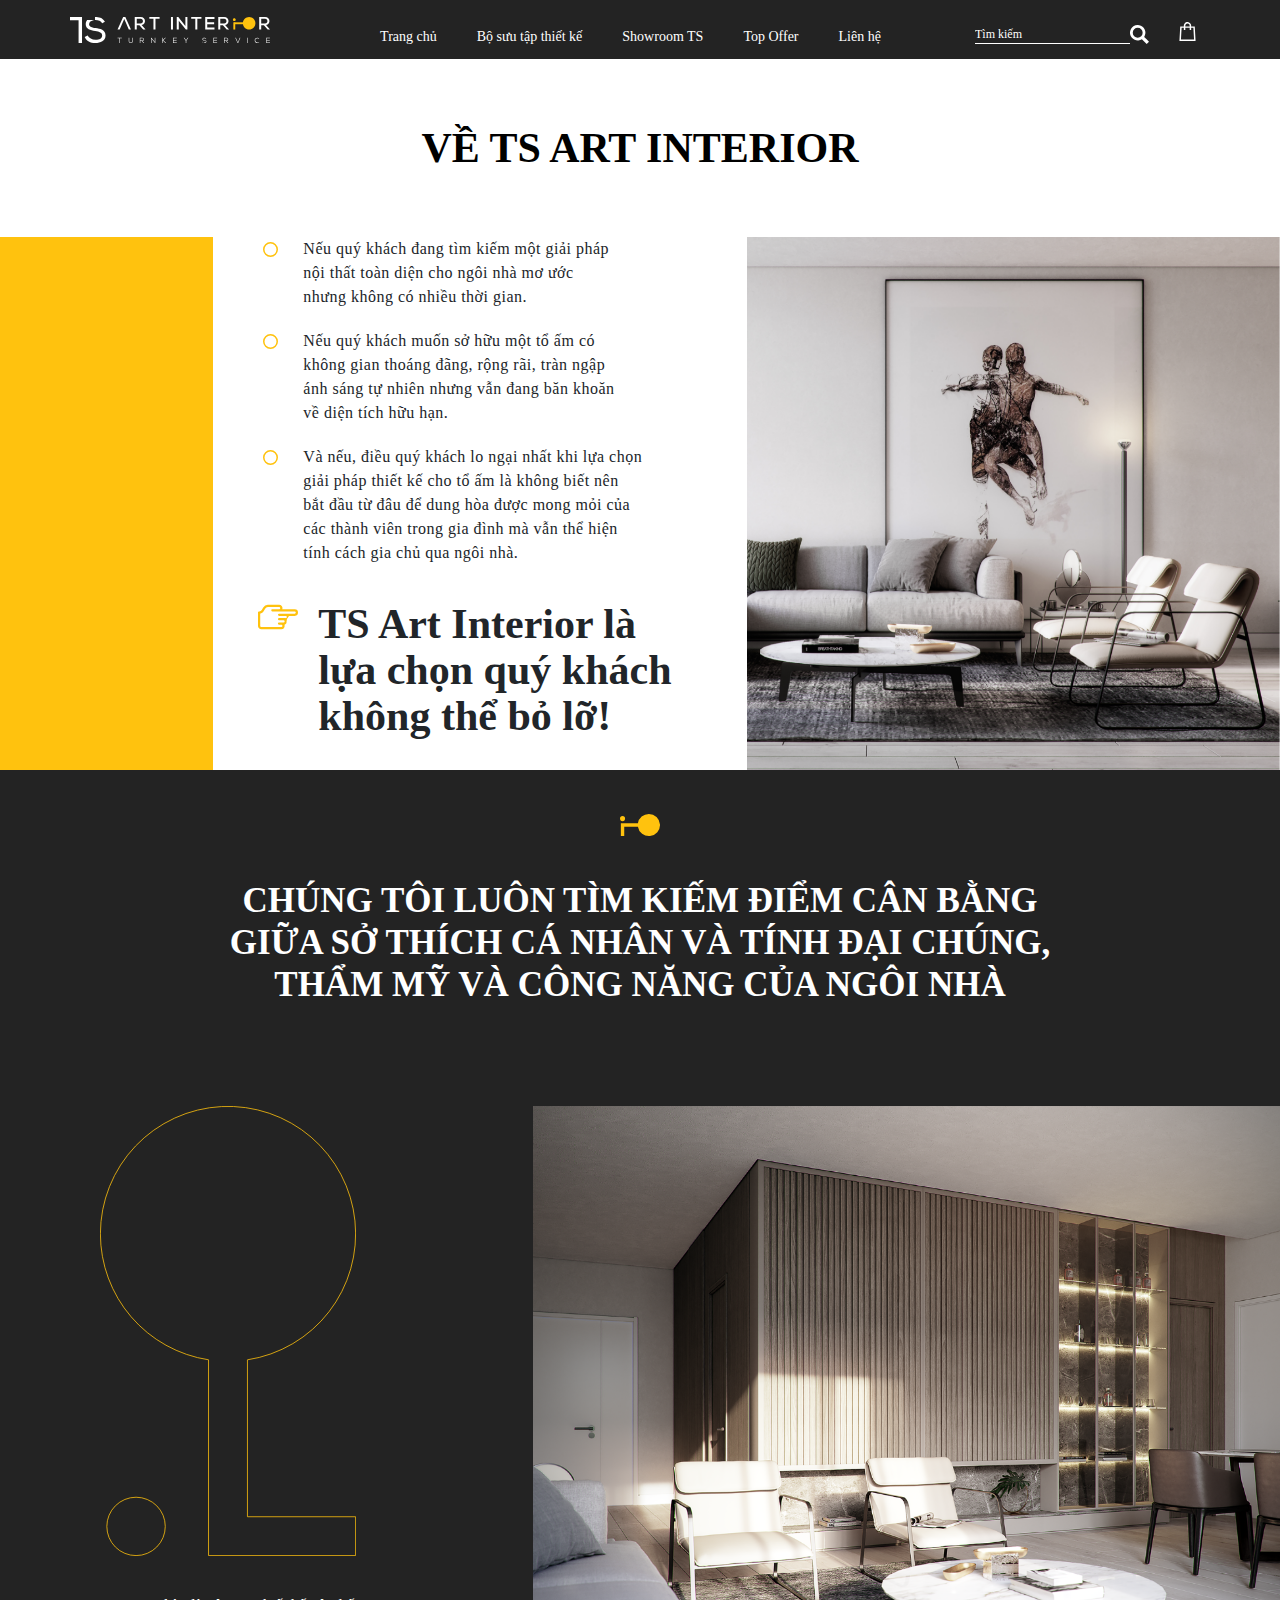
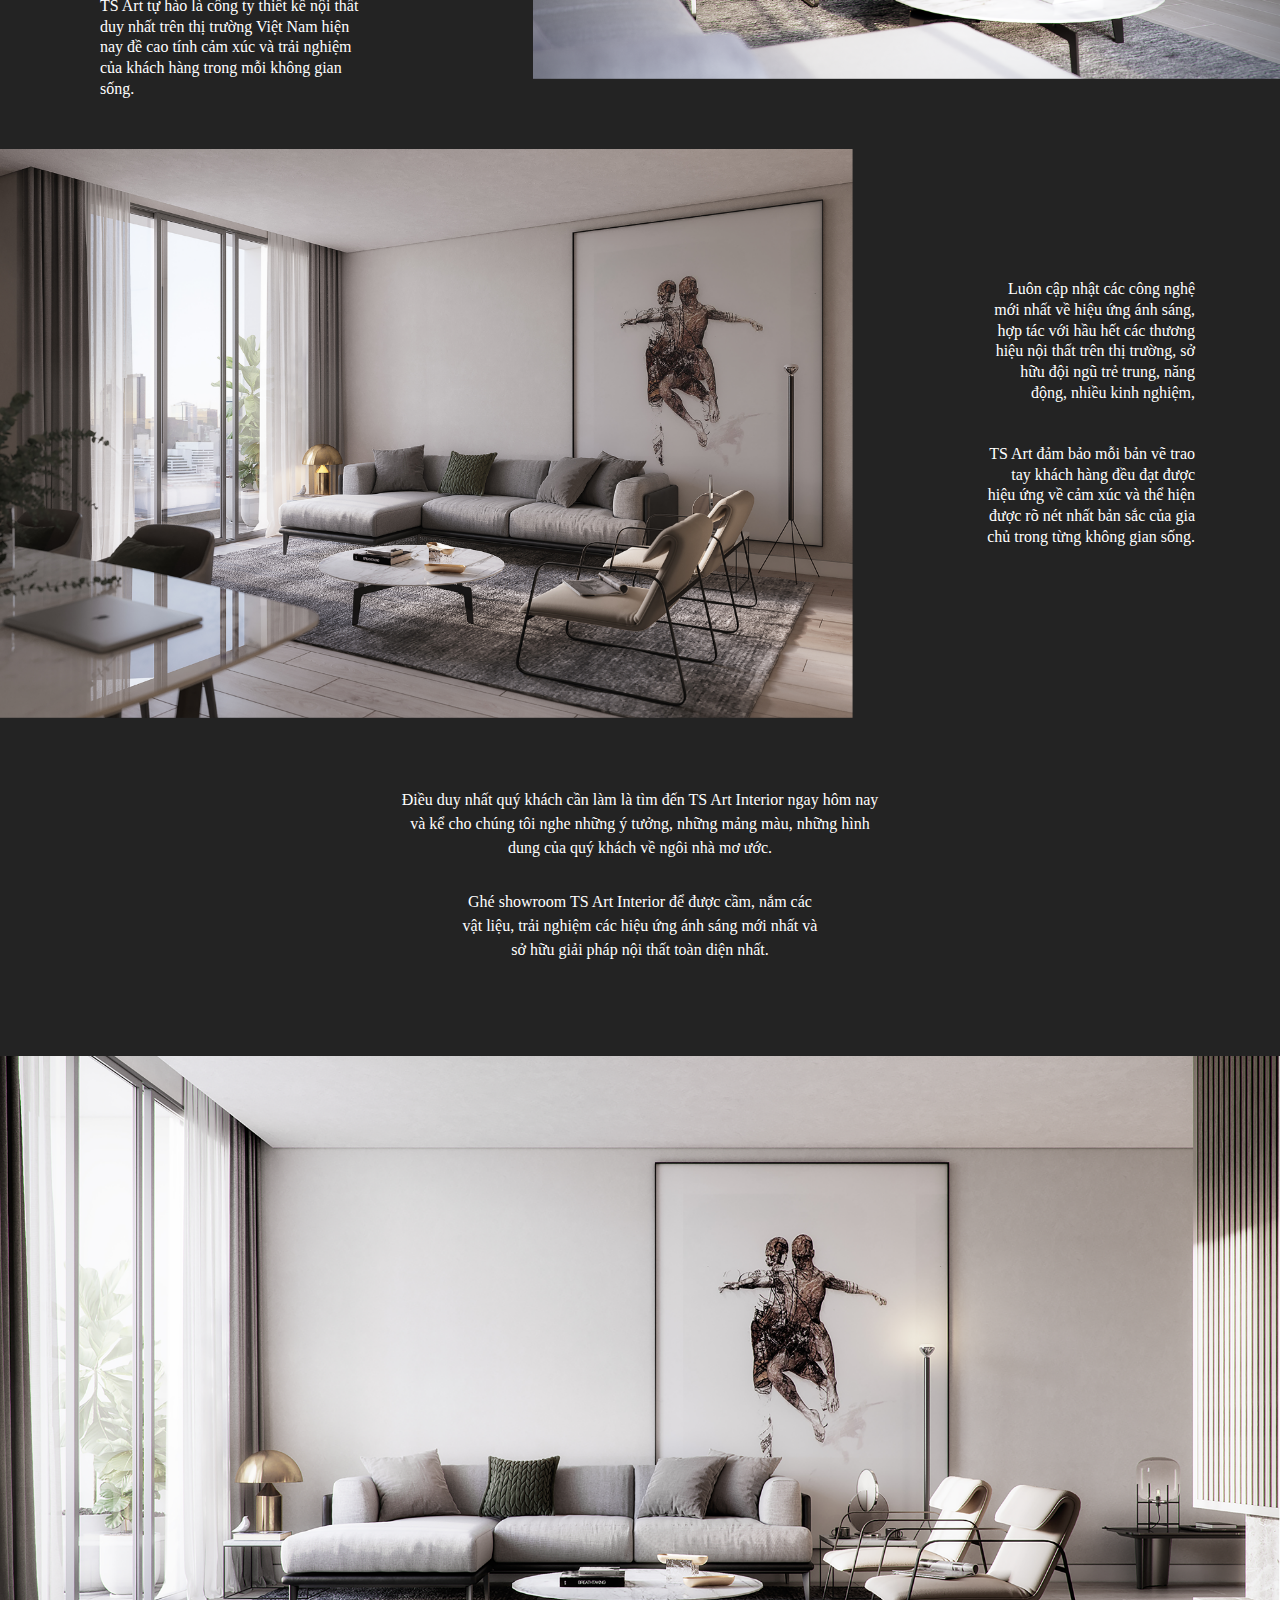
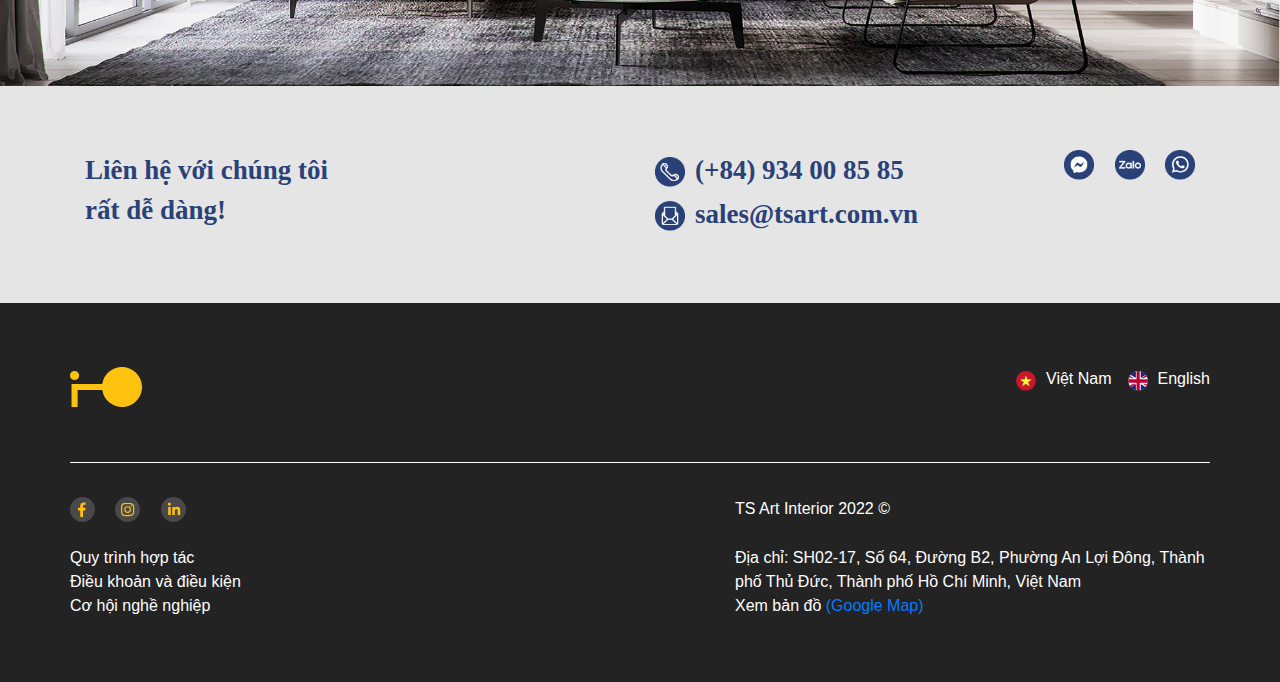
==== pages/ABOUT/index.html @ 8641e89a "update page about" ====
<!DOCTYPE html>
<html lang="en">

<head>
	<meta charset="UTF-8">
	<meta http-equiv="X-UA-Compatible" content="IE=edge">
	<meta name="viewport" content="width=device-width, initial-scale=1.0">
	<!-- link bootstrap 4.6.1 css -->
	<link rel="stylesheet" href="../../vendor/bootstrap-4.6.1/css/bootstrap.min.css">
	<!-- global styles  -->
	<link rel="stylesheet" href="../../css/styles.css">
	<!-- current styles -->
	<link rel="stylesheet" href="./styles.css">
	<!-- global responsive styles -->
	<link rel="stylesheet" href="../../css/responsive.css">
	<!-- current SP responsive -->
	<link rel="stylesheet" href="./sp-styles.css">
	<title>Giới thiệu TS</title>
</head>

<body>
	<!-- #region header section -->
	<header>
		<div class="w-100 main_container header__container">
			<nav class="navbar navbar-expand-lg navbar-dark px-0 container">
				<a class="navbar-brand" href="#">
					<img src="../../images/logo.svg" width="200" height="32">
				</a>
				<button class="navbar-toggler" type="button" data-toggle="collapse" data-target="#navbarSupportedContent"
					aria-controls="navbarSupportedContent" aria-expanded="false" aria-label="Toggle navigation">
					<span class="navbar-toggler-icon"></span>
				</button>

				<div class="collapse navbar-collapse" id="navbarSupportedContent">
					<ul class="navbar-nav mx-auto">
						<li class="nav-item">
							<a class="nav-link" href="#">Trang chủ</a>
						</li>
						<li class="nav-item">
							<a class="nav-link" href="#">Bộ sưu tập thiết kế </a>
						</li>
						<li class="nav-item">
							<a class="nav-link" href="#">Showroom TS</a>
						</li>
						<li class="nav-item">
							<a class="nav-link" href="#">Top Offer</a>
						</li>
						<li class="nav-item">
							<a class="nav-link ">Liên hệ</a>
						</li>
					</ul>
					<div class="d-flex align-items-end" style="margin-top: 3px;">
						<form class="form-inline my-2 my-lg-0 header__form-search">
							<div class="input-group input-group-sm align-items-end">
								<input class="p-0 border-right-0 border-left-0 border-top-0 border-white bg-transparent rounded-0"
									placeholder="Tìm kiếm">
								<img src="../../images/ico_search.svg" width="19" height="19">
							</div>
						</form>
						<button class="btn my-0 my-sm-0 py-0 ml-3" type="submit">
							<img src="../../images/ico_cart.svg" width="19" height="19">
						</button>
					</div>

				</div>
			</nav>
		</div>
	</header>
	<!-- #endregion -->

	<!-- #region main section -->
	<main>
		<h1 class="page_title">VỀ TS ART INTERIOR</h1>

		<!-- #region banner section-->
		<section id="banner">
			<div class="row mx-0">
				<div class="col-2 px-0" style="background-color: #FFC20E;"></div>
				<div class="col-5 px-0">
					<div class="container">
						<div class="row">
							<ul>
								<li class="d-flex banner__list-info">
									<img src="../../images/ico-list-style-round.svg" width="15" height="15">
									<p class="banner__text">
										Nếu quý khách đang tìm kiếm một giải pháp <br>
										nội thất toàn diện cho ngôi nhà mơ ước <br>
										nhưng không có nhiều thời gian.
									</p>
								</li>
								<li class="d-flex banner__list-info">
									<img src="../../images/ico-list-style-round.svg" width="15" height="15">
									<p class="banner__text">
										Nếu quý khách muốn sở hữu một tổ ấm có <br>
										không gian thoáng đãng, rộng rãi, tràn ngập <br>
										ánh sáng tự nhiên nhưng vẫn đang băn khoăn <br>
										về diện tích hữu hạn.
									</p>
								</li>
								<li class="d-flex banner__list-info">
									<img src="../../images/ico-list-style-round.svg" width="15" height="15">
									<p class="banner__text">
										Và nếu, điều quý khách lo ngại nhất khi lựa chọn <br>
										giải pháp thiết kế cho tổ ấm là không biết nên <br>
										bắt đầu từ đâu để dung hòa được mong mỏi của <br>
										các thành viên trong gia đình mà vẫn thể hiện <br>
										tính cách gia chủ qua ngôi nhà.
									</p>
								</li>
							</ul>
						</div>
						<div class="d-flex div_title">
							<span><img src="../../images/ico-point.svg" width="40" height="32"></span>
							<h1 class="banner__text-title">
								TS Art Interior là lựa chọn quý khách không thể bỏ lỡ!
							</h1>
						</div>
					</div>
				</div>
				<div class="col-5 px-0">
					<img src="images/banner.png" class="img-fluid">
				</div>
			</div>
		</section>
		<!-- #endregion -->

		<!-- #region about_detail section-->
		<section id="about_detail">
			<div class="about_detail__head"><img src="../../images/icon.svg" width="40" height="30"></div>
			<h1 class="about_detail__title">
				CHÚNG TÔI LUÔN TÌM KIẾM ĐIỂM CÂN BẰNG <br>
				GIỮA SỞ THÍCH CÁ NHÂN VÀ TÍNH ĐẠI CHÚNG,<br>
				THẨM MỸ VÀ CÔNG NĂNG CỦA NGÔI NHÀ
			</h1>
			<div class="detail_content">
				<div class="row mx-0">
					<div class="col-5 opacity-0 content_side">
						<img src="./images/ico-big-logo.svg" height="450">
						<p class="text-white text-detail">
							TS Art tự hào là công ty thiết kế
							nội thất duy nhất trên thị trường
							Việt Nam hiện nay đề cao tính
							cảm xúc và trải nghiệm của
							khách hàng trong mỗi không
							gian sống.
						</p>
					</div>
					<div class="col-7 px-0 image__side" style="background-image: url(./images/image-1.png);">
					</div>
				</div>
				<div class="overplay_detail">
					<div class="container">
						<div class="row mx-0 ">
							<div class="col-5 content_side">
								<img src="./images/ico-big-logo.svg" height="450">
								<p class="text-white text-detail">
									TS Art tự hào là công ty thiết kế
									nội thất duy nhất trên thị trường
									Việt Nam hiện nay đề cao tính
									cảm xúc và trải nghiệm của
									khách hàng trong mỗi không
									gian sống.
								</p>
							</div>
							<div class="col-7 px-0"></div>
						</div>
					</div>
				</div>
			</div>
			<div class="detail_content detail_2">
				<div class="row mx-0">
					<div class="col-8 px-0 image__side">
						<img src="./images/image-2.png" class="img-fluid">
					</div>
					<div class="col-4 opacity-0 content_side">
						<p class="text-white text-detail">
							Luôn cập nhật các công nghệ
							mới nhất về hiệu ứng ánh sáng,
							hợp tác với hầu hết các thương
							hiệu nội thất trên thị trường, sở
							hữu đội ngũ trẻ trung, năng động,
							nhiều kinh nghiệm,
						</p>
						<p class="text-white text-detail">
							TS Art đảm bảo mỗi bản vẽ
							trao tay khách hàng đều đạt
							được hiệu ứng về cảm xúc và
							thể hiện được rõ nét nhất bản
							sắc của gia chủ trong từng
							không gian sống.
						</p>
					</div>
				</div>
				<div class="overplay_detail">
					<div class="container h-100">
						<div class="row mx-0 h-100 align-items-center">
							<div class="col-8 px-0"></div>
							<div class="col-4 content_side pr-0">
								<p class="text-white text-detail">
									Luôn cập nhật các công nghệ
									mới nhất về hiệu ứng ánh sáng,
									hợp tác với hầu hết các thương
									hiệu nội thất trên thị trường, sở
									hữu đội ngũ trẻ trung, năng động,
									nhiều kinh nghiệm,
								</p>
								<p class="text-white text-detail">
									TS Art đảm bảo mỗi bản vẽ
									trao tay khách hàng đều đạt
									được hiệu ứng về cảm xúc và
									thể hiện được rõ nét nhất bản
									sắc của gia chủ trong từng
									không gian sống.
								</p>
							</div>
						</div>
					</div>
				</div>
			</div>
			<div class="passion">
				<p>
					Điều duy nhất quý khách cần làm là tìm đến TS Art Interior ngay hôm nay <br>
					và kể cho chúng tôi nghe những ý tưởng, những mảng màu, những hình <br>
					dung của quý khách về ngôi nhà mơ ước.
				</p>
				<p>
					Ghé showroom TS Art Interior để được cầm, nắm các <br>
					vật liệu, trải nghiệm các hiệu ứng ánh sáng mới nhất và <br>
					sở hữu giải pháp nội thất toàn diện nhất.
				</p>
			</div>
		</section>
		<!-- #endregion -->
		<div id="footer_banner" style="background-image: url(./images/image-3.png);"></div>
		<!-- #region contact section-->
		<section class="contact">
			<div class="main_container">
				<div class="container">
					<div class="row">
						<div class="col-6">
							<p class="contact__title">Liên hệ với chúng tôi <br> rất dễ dàng!</p>
						</div>
						<div class="col-6">
							<div class="d-flex mx-0 flex-nowrap justify-content-between">
								<div class="label-icon">
									<img class="icon" src="../../images/ico_phone.png" alt="" width="40" height="40">
									<span class="contact__title">(+84) 934 00 85 85</span>
								</div>
								<div>
									<a href="#"><img class="icon mr-3" src="../../images/ico-chat_messenger.png" alt="" width="40"
											height="40"></a>
									<a href="#"><img class="icon mr-3" src="../../images/ico-chat_zalo.png" alt="" width="40"
											height="40"></a>
									<a href="#"><img class="icon" src="../../images/ico-chat_whatsapp.png" alt="" width="40"
											height="40"></a>
								</div>
							</div>
							<div class="label-icon">
								<img class="icon" src="../../images/ico_mail.png" alt="" width="40" height="40">
								<span class="contact__title">sales@tsart.com.vn</span>
							</div>
						</div>
					</div>
				</div>
			</div>
		</section>
		<!-- #endregion -->

	</main>
	<!-- #endregion -->

	<!-- #region footer section -->
	<footer>
		<div class="container">
			<div class="row border-white border-bottom head__footer">
				<div class="col px-0 brand__logo">
					<img class="icon" src="../../images/icon.svg" alt="" height="40">
				</div>
				<div class="col px-0">
					<div class="d-flex align-items-center justify-content-end">
						<div class="label-icon dark mr-3">
							<img class="icon" src="../../images/ico-lng_vn.png" alt="" width="20" height="20">
							<span class="contact__title">Việt Nam</span>
						</div>
						<div class="label-icon dark">
							<img class="icon" src="../../images/ico-lng-en.png" alt="" width="20" height="20">
							<span class="contact__title">English</span>
						</div>
					</div>
				</div>
			</div>
			<div class="row">
				<div class="col-7 mb-4 px-0">
					<div class=" list_social">
						<img class="icon mr-3" src="../../images/ico-social-fb.svg" alt="" width="25" height="25">
						<img class="icon mr-3" src="../../images/ico-social-ins.svg" alt="" width="25" height="25">
						<img class="icon" src="../../images/ico-social-in.svg" alt="" width="25" height="25">
					</div>
				</div>
				<div class="col-5 px-0">
					<div class="text">
						<p>TS Art Interior 2022 ©</p>
					</div>
				</div>

			</div>
			<div class="row">
				<div class="col-7 px-0">
					<p class="text">
						Quy trình hợp tác <br>
						Điều khoản và điều kiện <br>
						Cơ hội nghề nghiệp
					</p>
				</div>
				<div class="col-5 px-0">
					<p class="text">
						Địa chỉ: SH02-17, Số 64, Đường B2, Phường An Lợi Đông,
						Thành phố Thủ Đức, Thành phố Hồ Chí Minh, Việt Nam
						<br>
						Xem bản đồ <a href="#">(Google Map)</a>
					</p>
				</div>
			</div>
		</div>
	</footer>
	<!-- #endregion -->

	<script src="../../vendor/jquery-3.5.1/jquery-3.5.1.slim.min.js"></script>
	<script src="../../vendor/bootstrap-4.6.1/js/bootstrap.bundle.min.js"></script>
	<script src="../../js/main.js"></script>
</body>

</html>
---- css/styles.css ----
/* @import fonts */
@import url(./fonts.css);

/* @import variables css*/
@import url(./partials/_variables.css);

/* @import global css */
@import url(./partials/_global.css);

/* key frame animation css */
@import url(./partials/_keyframe.css);

/* @import icons */
@import url(./icons.css);

header {
}
header .header__container{
  background-color: #232323;
}
header .navbar-collapse .nav-item .nav-link {
  font-size: 14px;
  padding: 15px 20px 0 20px;
  color: #fff;
  font-family: var(--GothamBook);
}
header .header__form-search input:focus,
header .header__form-search input:active,
header .header__form-search input:hover,
header .header__form-search input {
  color: #fff;
  font-family: var(--GothamLight);
}
header .header__form-search input {
  border: 1px solid #fff;
  font-size: 12px;
}
header .header__form-search input::-webkit-input-placeholder {
  /* Edge */
  color: #fff;
}

header .header__form-search input:-ms-input-placeholder {
  /* Internet Explorer 10-11 */
  color: #fff;
}

header .header__form-search input::placeholder {
  color: #fff;
}
.line-section {
  position: relative;
  border-bottom: 1px solid #939393;
  margin: 5% 0;
  margin-bottom: 10%;
}
.line-section img {
  position: absolute;
  left: 50%;
  top: 50%;
  transform: translate(-50%, -50%);
}

.contact {
  background-color: #e5e5e5;
  padding: 5%;
}
.contact .contact__title {
  color: #2a4178;
  font-size: 27px;
  font-family: var(--GothamRegular);
  font-weight: 800;
}
.contact .icon {
  width: 30px;
  height: 30px;
}
.label-icon {
  display: flex;
  align-items: center;
}
.label-icon .icon {
  margin-right: 10px;
}

.label-icon .contact__title {
  margin-bottom: 4px;
}
.label-icon.dark .contact__title {
    color: #fff;
  }
footer {
  background-color: #232323;
  padding: 5% 0;
}
footer .head__footer{
    padding-bottom: 5%;
}

footer .text {
    font-size: 16px;
    color: #fff;
    font-weight: 500;
}
footer .head__footer{
    margin-bottom: 3%;
}
.line-break{
  display: flex;
  justify-content: center;
  width: 100%;
}
.line-break span{
  background-color: #232323;
  width: 40px;
  height: 1px;
}
---- pages/ABOUT/styles.css ----
main .page_title {
  font-size: 42px;
  font-family: var(--GothamBold);
  font-weight: 700;
  color: #000;
  margin: 5% 0;
  text-align: center;
}

#banner ul {
  padding-left: 50px;
}

#banner .banner__list-info {
  margin-bottom: 20px;
}

#banner .banner__list-info img {
  margin-top: 5px;
  margin-right: 25px;
}

#banner .banner__list-info .banner__text {
  font-size: 16px;
  font-family: var(--GothamLight);
  letter-spacing: 0.5px;
}

#banner .div_title {
  padding: 0 60px 0 30px;
}
#banner .div_title span{
  margin-right: 20px;
}
#banner .div_title .banner__text-title {
  font-size: 42px;
  font-weight: bolder;
  font-family: var(--GothamBold);
  line-height: 1.1;
}

#about_detail{
  background-color: #232323;
  padding-bottom: 5%;
}
#about_detail .about_detail__head{
  padding: 40px 0;
  display: flex;
  align-items: center;
  justify-content: center;
}
#about_detail .about_detail__title{
  font-family: var(--GothamBold);
  font-size: 35px;
  font-weight: bold;
  color: #fff;
  text-align: center;
  margin-bottom: 100px;
}
#about_detail .detail_content{
  position: relative;
  margin-bottom: 70px;
}
#about_detail .overplay_detail{
  position: absolute;
  top: 0;
  width: 100%;
  bottom: 0;
}

#about_detail .detail_content .image__side{
  background-size: cover;
  background-position: center;
}

#about_detail .detail_content .text-detail{
  font-weight: 200;
  font-family: var(--GothamLight);
  font-size: 16px;
  line-height: 1.3;
  padding-right: 40%;
}
#about_detail .detail_content .content_side img{
  margin-bottom: 40px;
}
#about_detail .detail_content.detail_2 .text-detail{
  text-align: right;
  padding-left: 40%;
  padding-right: 0;
  margin-bottom: 40px;
}
#about_detail .passion{
  margin-top: 70px;
}
#about_detail .passion p{
  color: #fff;
  font-size: 16px;
  font-weight: 300;
  font-family: var(--GothamLight);
  margin-bottom: 30px;
  text-align: center;
}

#footer_banner {
  height: 70vh;
  background-position: center;
  background-repeat: no-repeat;
  background-size: cover;
}
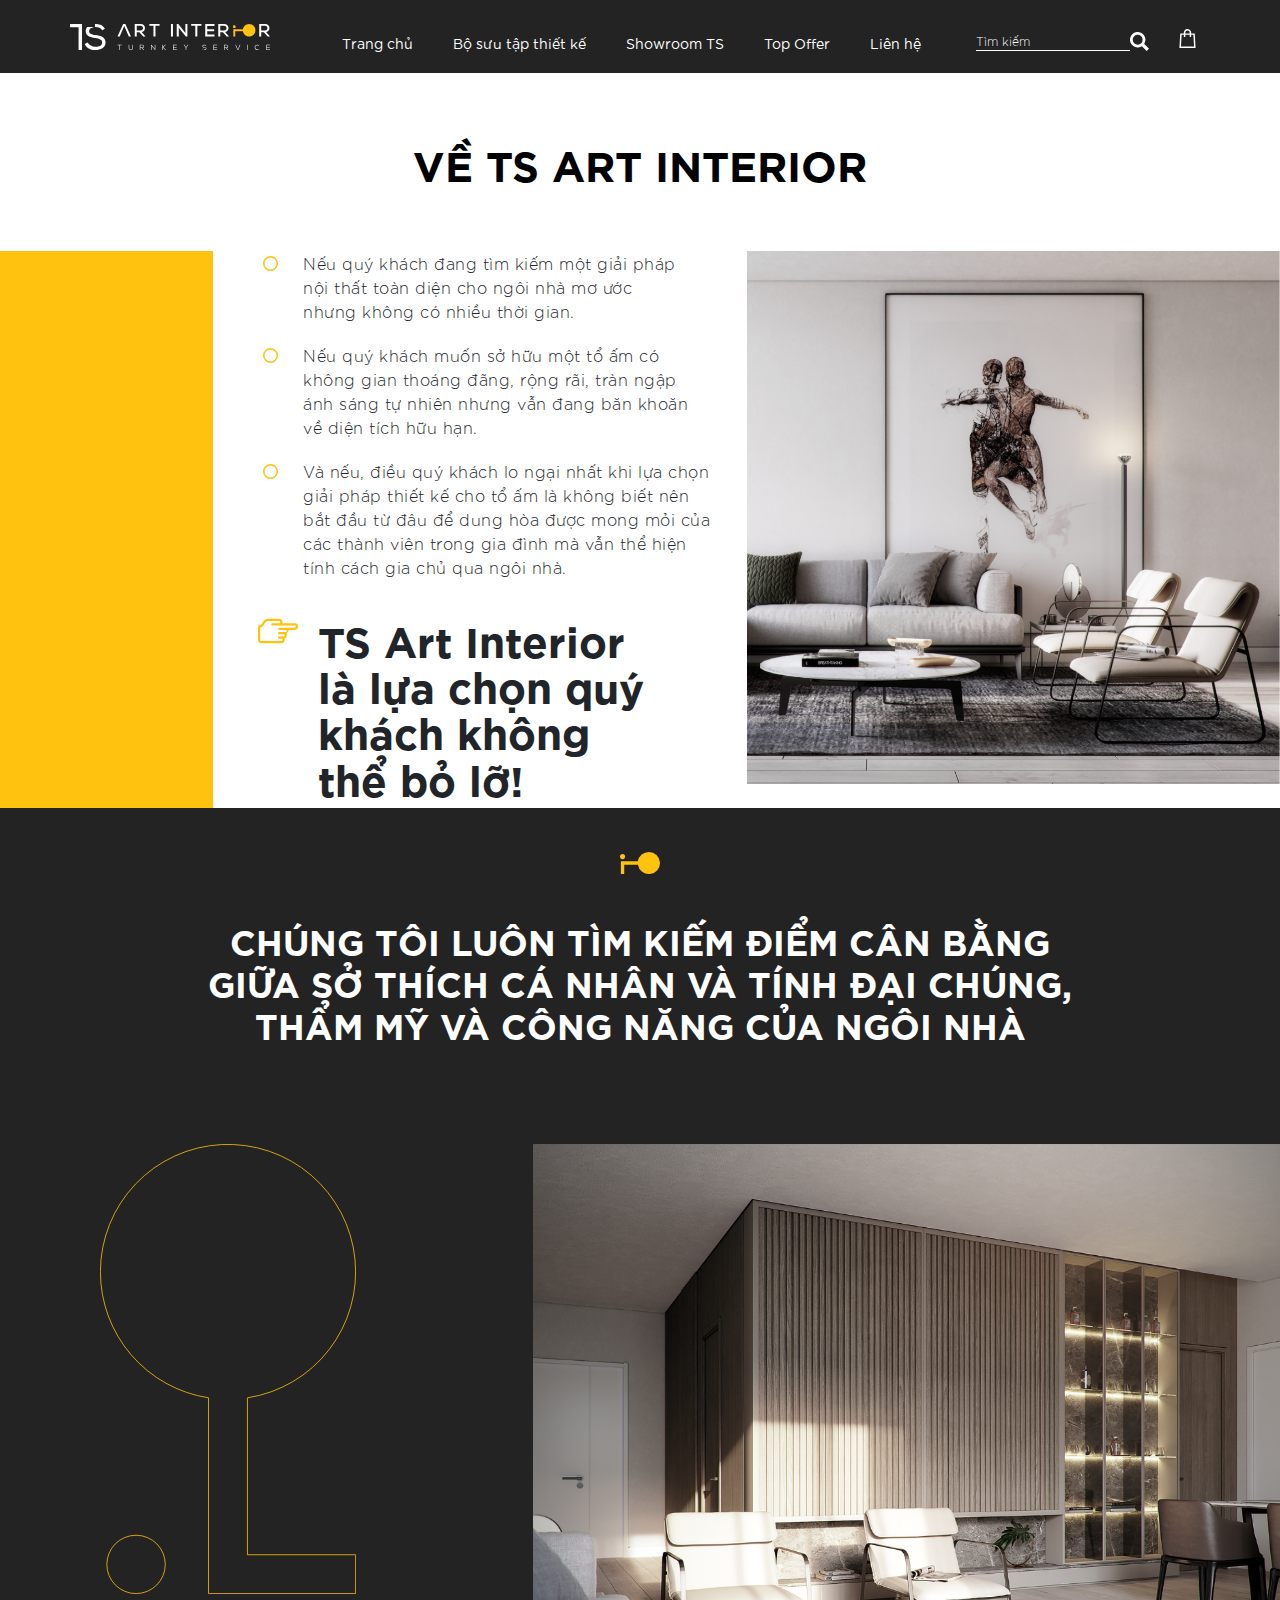
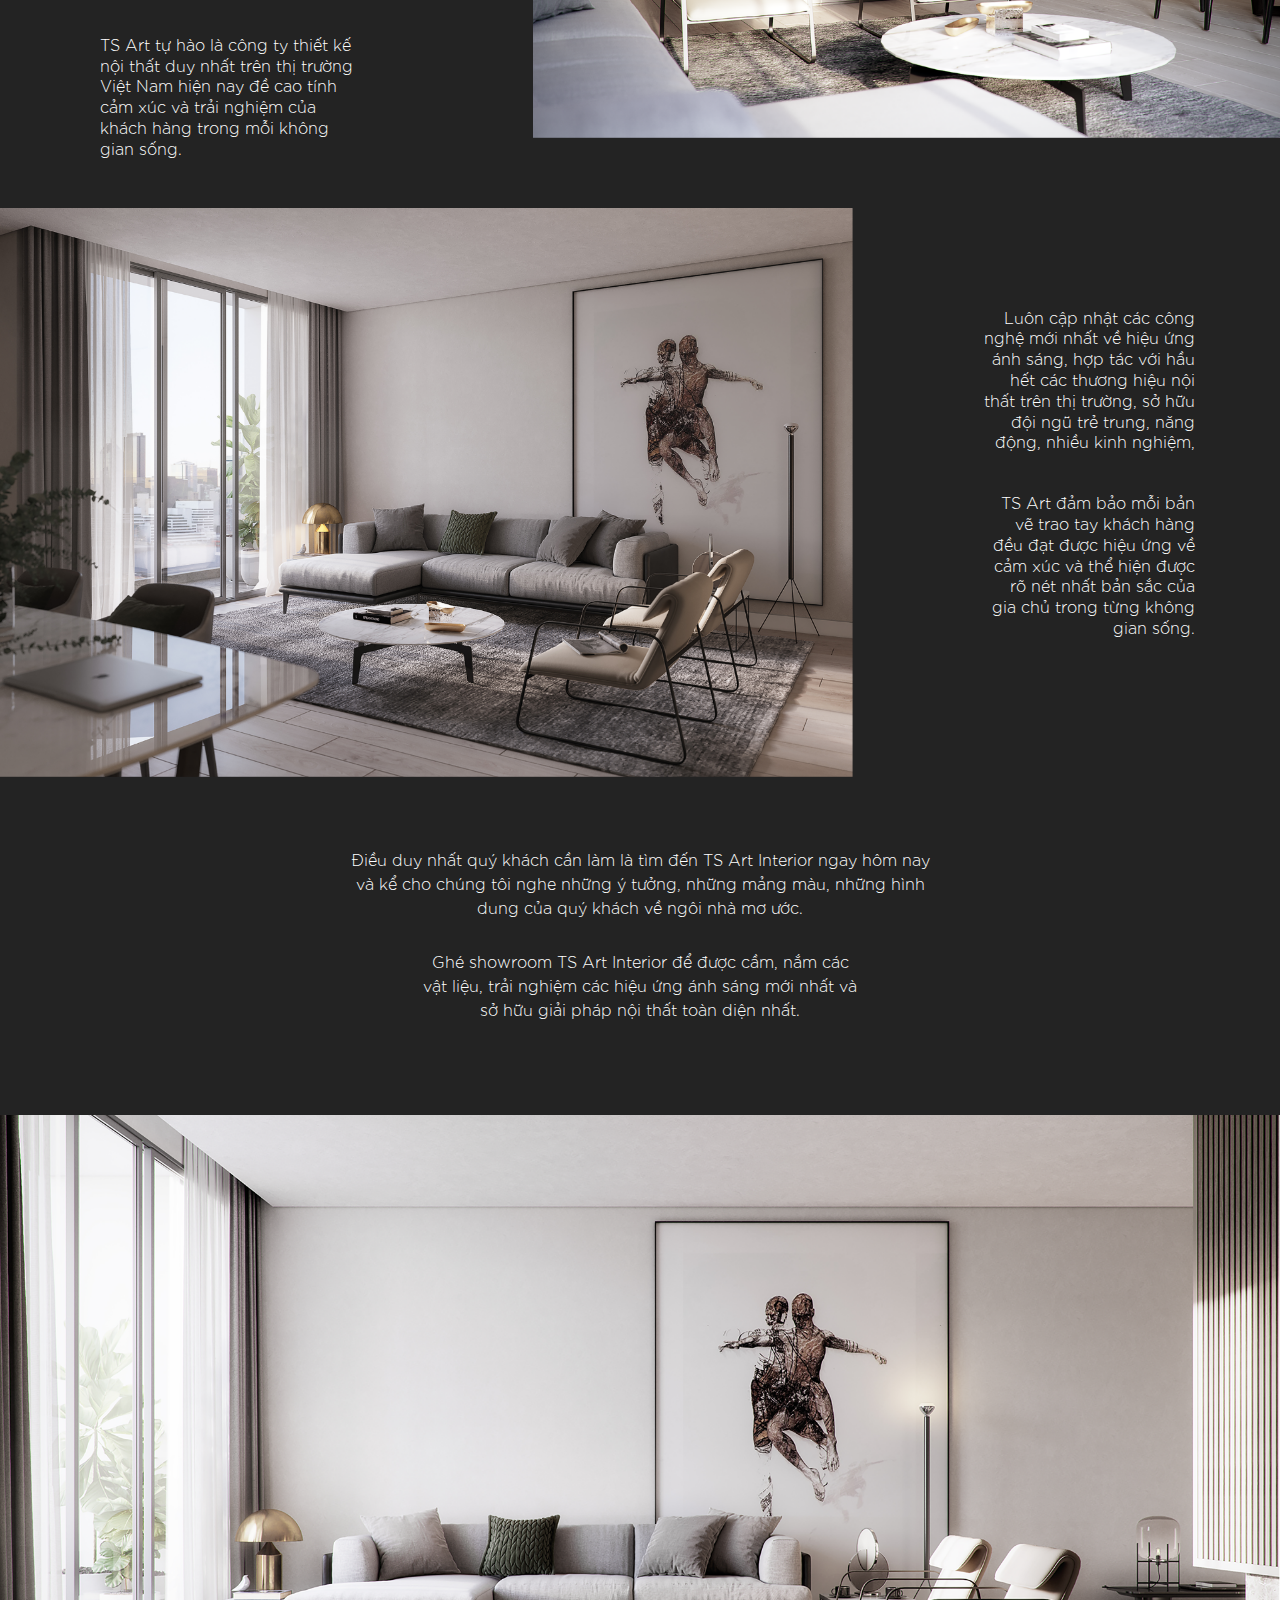
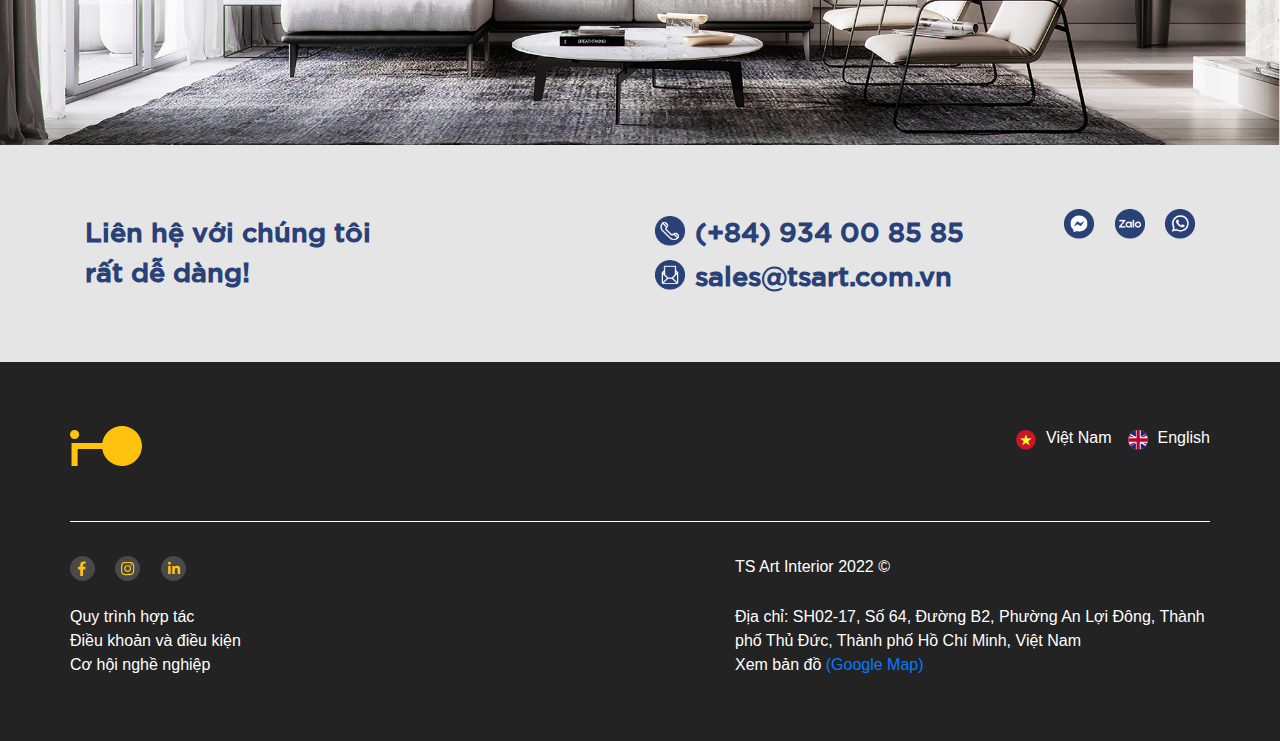
==== commit 868b3bd6: "update page css identifier" ====
--- a/pages/ABOUT/index.html
+++ b/pages/ABOUT/index.html
@@ -70,202 +70,203 @@
 
 	<!-- #region main section -->
 	<main>
-		<h1 class="page_title">VỀ TS ART INTERIOR</h1>
-
-		<!-- #region banner section-->
-		<section id="banner">
-			<div class="row mx-0">
-				<div class="col-2 px-0" style="background-color: #FFC20E;"></div>
-				<div class="col-5 px-0">
+		<div id="about-page">
+			<h1 class="page_title">VỀ TS ART INTERIOR</h1>
+			
+			<!-- #region banner section-->
+			<section id="banner">
+				<div class="row mx-0">
+					<div class="col-2 px-0" style="background-color: #FFC20E;"></div>
+					<div class="col-5 px-0">
+						<div class="container">
+							<div class="row">
+								<ul>
+									<li class="d-flex banner__list-info">
+										<img src="../../images/ico-list-style-round.svg" width="15" height="15">
+										<p class="banner__text">
+											Nếu quý khách đang tìm kiếm một giải pháp <br>
+											nội thất toàn diện cho ngôi nhà mơ ước <br>
+											nhưng không có nhiều thời gian.
+										</p>
+									</li>
+									<li class="d-flex banner__list-info">
+										<img src="../../images/ico-list-style-round.svg" width="15" height="15">
+										<p class="banner__text">
+											Nếu quý khách muốn sở hữu một tổ ấm có <br>
+											không gian thoáng đãng, rộng rãi, tràn ngập <br>
+											ánh sáng tự nhiên nhưng vẫn đang băn khoăn <br>
+											về diện tích hữu hạn.
+										</p>
+									</li>
+									<li class="d-flex banner__list-info">
+										<img src="../../images/ico-list-style-round.svg" width="15" height="15">
+										<p class="banner__text">
+											Và nếu, điều quý khách lo ngại nhất khi lựa chọn <br>
+											giải pháp thiết kế cho tổ ấm là không biết nên <br>
+											bắt đầu từ đâu để dung hòa được mong mỏi của <br>
+											các thành viên trong gia đình mà vẫn thể hiện <br>
+											tính cách gia chủ qua ngôi nhà.
+										</p>
+									</li>
+								</ul>
+							</div>
+							<div class="d-flex div_title">
+								<span><img src="../../images/ico-point.svg" width="40" height="32"></span>
+								<h1 class="banner__text-title">
+									TS Art Interior là lựa chọn quý khách không thể bỏ lỡ!
+								</h1>
+							</div>
+						</div>
+					</div>
+					<div class="col-5 px-0">
+						<img src="images/banner.png" class="img-fluid">
+					</div>
+				</div>
+			</section>
+			<!-- #endregion -->
+
+			<!-- #region about_detail section-->
+			<section id="about_detail">
+				<div class="about_detail__head"><img src="../../images/icon.svg" width="40" height="30"></div>
+				<h1 class="about_detail__title">
+					CHÚNG TÔI LUÔN TÌM KIẾM ĐIỂM CÂN BẰNG <br>
+					GIỮA SỞ THÍCH CÁ NHÂN VÀ TÍNH ĐẠI CHÚNG,<br>
+					THẨM MỸ VÀ CÔNG NĂNG CỦA NGÔI NHÀ
+				</h1>
+				<div class="detail_content">
+					<div class="row mx-0">
+						<div class="col-5 opacity-0 content_side">
+							<img src="./images/ico-big-logo.svg" height="450">
+							<p class="text-white text-detail">
+								TS Art tự hào là công ty thiết kế
+								nội thất duy nhất trên thị trường
+								Việt Nam hiện nay đề cao tính
+								cảm xúc và trải nghiệm của
+								khách hàng trong mỗi không
+								gian sống.
+							</p>
+						</div>
+						<div class="col-7 px-0 image__side" style="background-image: url(./images/image-1.png);">
+						</div>
+					</div>
+					<div class="overplay_detail">
+						<div class="container">
+							<div class="row mx-0 ">
+								<div class="col-5 content_side">
+									<img src="./images/ico-big-logo.svg" height="450">
+									<p class="text-white text-detail">
+										TS Art tự hào là công ty thiết kế
+										nội thất duy nhất trên thị trường
+										Việt Nam hiện nay đề cao tính
+										cảm xúc và trải nghiệm của
+										khách hàng trong mỗi không
+										gian sống.
+									</p>
+								</div>
+								<div class="col-7 px-0"></div>
+							</div>
+						</div>
+					</div>
+				</div>
+				<div class="detail_content detail_2">
+					<div class="row mx-0">
+						<div class="col-8 px-0 image__side">
+							<img src="./images/image-2.png" class="img-fluid">
+						</div>
+						<div class="col-4 opacity-0 content_side">
+							<p class="text-white text-detail">
+								Luôn cập nhật các công nghệ
+								mới nhất về hiệu ứng ánh sáng,
+								hợp tác với hầu hết các thương
+								hiệu nội thất trên thị trường, sở
+								hữu đội ngũ trẻ trung, năng động,
+								nhiều kinh nghiệm,
+							</p>
+							<p class="text-white text-detail">
+								TS Art đảm bảo mỗi bản vẽ
+								trao tay khách hàng đều đạt
+								được hiệu ứng về cảm xúc và
+								thể hiện được rõ nét nhất bản
+								sắc của gia chủ trong từng
+								không gian sống.
+							</p>
+						</div>
+					</div>
+					<div class="overplay_detail">
+						<div class="container h-100">
+							<div class="row mx-0 h-100 align-items-center">
+								<div class="col-8 px-0"></div>
+								<div class="col-4 content_side pr-0">
+									<p class="text-white text-detail">
+										Luôn cập nhật các công nghệ
+										mới nhất về hiệu ứng ánh sáng,
+										hợp tác với hầu hết các thương
+										hiệu nội thất trên thị trường, sở
+										hữu đội ngũ trẻ trung, năng động,
+										nhiều kinh nghiệm,
+									</p>
+									<p class="text-white text-detail">
+										TS Art đảm bảo mỗi bản vẽ
+										trao tay khách hàng đều đạt
+										được hiệu ứng về cảm xúc và
+										thể hiện được rõ nét nhất bản
+										sắc của gia chủ trong từng
+										không gian sống.
+									</p>
+								</div>
+							</div>
+						</div>
+					</div>
+				</div>
+				<div class="passion">
+					<p>
+						Điều duy nhất quý khách cần làm là tìm đến TS Art Interior ngay hôm nay <br>
+						và kể cho chúng tôi nghe những ý tưởng, những mảng màu, những hình <br>
+						dung của quý khách về ngôi nhà mơ ước.
+					</p>
+					<p>
+						Ghé showroom TS Art Interior để được cầm, nắm các <br>
+						vật liệu, trải nghiệm các hiệu ứng ánh sáng mới nhất và <br>
+						sở hữu giải pháp nội thất toàn diện nhất.
+					</p>
+				</div>
+			</section>
+			<!-- #endregion -->
+			<div id="footer_banner" style="background-image: url(./images/image-3.png);"></div>
+			<!-- #region contact section-->
+			<section class="contact">
+				<div class="main_container">
 					<div class="container">
 						<div class="row">
-							<ul>
-								<li class="d-flex banner__list-info">
-									<img src="../../images/ico-list-style-round.svg" width="15" height="15">
-									<p class="banner__text">
-										Nếu quý khách đang tìm kiếm một giải pháp <br>
-										nội thất toàn diện cho ngôi nhà mơ ước <br>
-										nhưng không có nhiều thời gian.
-									</p>
-								</li>
-								<li class="d-flex banner__list-info">
-									<img src="../../images/ico-list-style-round.svg" width="15" height="15">
-									<p class="banner__text">
-										Nếu quý khách muốn sở hữu một tổ ấm có <br>
-										không gian thoáng đãng, rộng rãi, tràn ngập <br>
-										ánh sáng tự nhiên nhưng vẫn đang băn khoăn <br>
-										về diện tích hữu hạn.
-									</p>
-								</li>
-								<li class="d-flex banner__list-info">
-									<img src="../../images/ico-list-style-round.svg" width="15" height="15">
-									<p class="banner__text">
-										Và nếu, điều quý khách lo ngại nhất khi lựa chọn <br>
-										giải pháp thiết kế cho tổ ấm là không biết nên <br>
-										bắt đầu từ đâu để dung hòa được mong mỏi của <br>
-										các thành viên trong gia đình mà vẫn thể hiện <br>
-										tính cách gia chủ qua ngôi nhà.
-									</p>
-								</li>
-							</ul>
-						</div>
-						<div class="d-flex div_title">
-							<span><img src="../../images/ico-point.svg" width="40" height="32"></span>
-							<h1 class="banner__text-title">
-								TS Art Interior là lựa chọn quý khách không thể bỏ lỡ!
-							</h1>
-						</div>
-					</div>
-				</div>
-				<div class="col-5 px-0">
-					<img src="images/banner.png" class="img-fluid">
-				</div>
-			</div>
-		</section>
-		<!-- #endregion -->
-
-		<!-- #region about_detail section-->
-		<section id="about_detail">
-			<div class="about_detail__head"><img src="../../images/icon.svg" width="40" height="30"></div>
-			<h1 class="about_detail__title">
-				CHÚNG TÔI LUÔN TÌM KIẾM ĐIỂM CÂN BẰNG <br>
-				GIỮA SỞ THÍCH CÁ NHÂN VÀ TÍNH ĐẠI CHÚNG,<br>
-				THẨM MỸ VÀ CÔNG NĂNG CỦA NGÔI NHÀ
-			</h1>
-			<div class="detail_content">
-				<div class="row mx-0">
-					<div class="col-5 opacity-0 content_side">
-						<img src="./images/ico-big-logo.svg" height="450">
-						<p class="text-white text-detail">
-							TS Art tự hào là công ty thiết kế
-							nội thất duy nhất trên thị trường
-							Việt Nam hiện nay đề cao tính
-							cảm xúc và trải nghiệm của
-							khách hàng trong mỗi không
-							gian sống.
-						</p>
-					</div>
-					<div class="col-7 px-0 image__side" style="background-image: url(./images/image-1.png);">
-					</div>
-				</div>
-				<div class="overplay_detail">
-					<div class="container">
-						<div class="row mx-0 ">
-							<div class="col-5 content_side">
-								<img src="./images/ico-big-logo.svg" height="450">
-								<p class="text-white text-detail">
-									TS Art tự hào là công ty thiết kế
-									nội thất duy nhất trên thị trường
-									Việt Nam hiện nay đề cao tính
-									cảm xúc và trải nghiệm của
-									khách hàng trong mỗi không
-									gian sống.
-								</p>
-							</div>
-							<div class="col-7 px-0"></div>
-						</div>
-					</div>
-				</div>
-			</div>
-			<div class="detail_content detail_2">
-				<div class="row mx-0">
-					<div class="col-8 px-0 image__side">
-						<img src="./images/image-2.png" class="img-fluid">
-					</div>
-					<div class="col-4 opacity-0 content_side">
-						<p class="text-white text-detail">
-							Luôn cập nhật các công nghệ
-							mới nhất về hiệu ứng ánh sáng,
-							hợp tác với hầu hết các thương
-							hiệu nội thất trên thị trường, sở
-							hữu đội ngũ trẻ trung, năng động,
-							nhiều kinh nghiệm,
-						</p>
-						<p class="text-white text-detail">
-							TS Art đảm bảo mỗi bản vẽ
-							trao tay khách hàng đều đạt
-							được hiệu ứng về cảm xúc và
-							thể hiện được rõ nét nhất bản
-							sắc của gia chủ trong từng
-							không gian sống.
-						</p>
-					</div>
-				</div>
-				<div class="overplay_detail">
-					<div class="container h-100">
-						<div class="row mx-0 h-100 align-items-center">
-							<div class="col-8 px-0"></div>
-							<div class="col-4 content_side pr-0">
-								<p class="text-white text-detail">
-									Luôn cập nhật các công nghệ
-									mới nhất về hiệu ứng ánh sáng,
-									hợp tác với hầu hết các thương
-									hiệu nội thất trên thị trường, sở
-									hữu đội ngũ trẻ trung, năng động,
-									nhiều kinh nghiệm,
-								</p>
-								<p class="text-white text-detail">
-									TS Art đảm bảo mỗi bản vẽ
-									trao tay khách hàng đều đạt
-									được hiệu ứng về cảm xúc và
-									thể hiện được rõ nét nhất bản
-									sắc của gia chủ trong từng
-									không gian sống.
-								</p>
-							</div>
-						</div>
-					</div>
-				</div>
-			</div>
-			<div class="passion">
-				<p>
-					Điều duy nhất quý khách cần làm là tìm đến TS Art Interior ngay hôm nay <br>
-					và kể cho chúng tôi nghe những ý tưởng, những mảng màu, những hình <br>
-					dung của quý khách về ngôi nhà mơ ước.
-				</p>
-				<p>
-					Ghé showroom TS Art Interior để được cầm, nắm các <br>
-					vật liệu, trải nghiệm các hiệu ứng ánh sáng mới nhất và <br>
-					sở hữu giải pháp nội thất toàn diện nhất.
-				</p>
-			</div>
-		</section>
-		<!-- #endregion -->
-		<div id="footer_banner" style="background-image: url(./images/image-3.png);"></div>
-		<!-- #region contact section-->
-		<section class="contact">
-			<div class="main_container">
-				<div class="container">
-					<div class="row">
-						<div class="col-6">
-							<p class="contact__title">Liên hệ với chúng tôi <br> rất dễ dàng!</p>
-						</div>
-						<div class="col-6">
-							<div class="d-flex mx-0 flex-nowrap justify-content-between">
+							<div class="col-6">
+								<p class="contact__title">Liên hệ với chúng tôi <br> rất dễ dàng!</p>
+							</div>
+							<div class="col-6">
+								<div class="d-flex mx-0 flex-nowrap justify-content-between">
+									<div class="label-icon">
+										<img class="icon" src="../../images/ico_phone.png" alt="" width="40" height="40">
+										<span class="contact__title">(+84) 934 00 85 85</span>
+									</div>
+									<div>
+										<a href="#"><img class="icon mr-3" src="../../images/ico-chat_messenger.png" alt="" width="40"
+												height="40"></a>
+										<a href="#"><img class="icon mr-3" src="../../images/ico-chat_zalo.png" alt="" width="40"
+												height="40"></a>
+										<a href="#"><img class="icon" src="../../images/ico-chat_whatsapp.png" alt="" width="40"
+												height="40"></a>
+									</div>
+								</div>
 								<div class="label-icon">
-									<img class="icon" src="../../images/ico_phone.png" alt="" width="40" height="40">
-									<span class="contact__title">(+84) 934 00 85 85</span>
+									<img class="icon" src="../../images/ico_mail.png" alt="" width="40" height="40">
+									<span class="contact__title">sales@tsart.com.vn</span>
 								</div>
-								<div>
-									<a href="#"><img class="icon mr-3" src="../../images/ico-chat_messenger.png" alt="" width="40"
-											height="40"></a>
-									<a href="#"><img class="icon mr-3" src="../../images/ico-chat_zalo.png" alt="" width="40"
-											height="40"></a>
-									<a href="#"><img class="icon" src="../../images/ico-chat_whatsapp.png" alt="" width="40"
-											height="40"></a>
-								</div>
-							</div>
-							<div class="label-icon">
-								<img class="icon" src="../../images/ico_mail.png" alt="" width="40" height="40">
-								<span class="contact__title">sales@tsart.com.vn</span>
-							</div>
-						</div>
-					</div>
-				</div>
-			</div>
-		</section>
-		<!-- #endregion -->
-
+							</div>
+						</div>
+					</div>
+				</div>
+			</section>
+			<!-- #endregion -->
+		</div>
 	</main>
 	<!-- #endregion -->
 
--- a/css/styles.css
+++ b/css/styles.css
@@ -13,23 +13,26 @@
 /* @import icons */
 @import url(./icons.css);
 
-header {
-}
 header .header__container{
   background-color: #232323;
 }
+
+header .header__container nav{
+  padding: 15px;
+}
+
 header .navbar-collapse .nav-item .nav-link {
   font-size: 14px;
   padding: 15px 20px 0 20px;
   color: #fff;
-  font-family: var(--GothamBook);
+  font-family: GothamBook;
 }
 header .header__form-search input:focus,
 header .header__form-search input:active,
 header .header__form-search input:hover,
 header .header__form-search input {
   color: #fff;
-  font-family: var(--GothamLight);
+  font-family: GothamLight;
 }
 header .header__form-search input {
   border: 1px solid #fff;
@@ -68,7 +71,7 @@
 .contact .contact__title {
   color: #2a4178;
   font-size: 27px;
-  font-family: var(--GothamRegular);
+  font-family: GothamRegular;
   font-weight: 800;
 }
 .contact .icon {
--- a/pages/ABOUT/styles.css
+++ b/pages/ABOUT/styles.css
@@ -1,102 +1,105 @@
-main .page_title {
+main #about-page .page_title {
   font-size: 42px;
-  font-family: var(--GothamBold);
+  font-family: GothamBold;
   font-weight: 700;
   color: #000;
   margin: 5% 0;
   text-align: center;
 }
 
-#banner ul {
+#about-page #banner ul {
   padding-left: 50px;
 }
 
-#banner .banner__list-info {
+#about-page #banner .banner__list-info {
   margin-bottom: 20px;
 }
 
-#banner .banner__list-info img {
+#about-page #banner .banner__list-info img {
   margin-top: 5px;
   margin-right: 25px;
 }
 
-#banner .banner__list-info .banner__text {
+#about-page #banner .banner__list-info .banner__text {
   font-size: 16px;
-  font-family: var(--GothamLight);
+  font-family: GothamLight;
   letter-spacing: 0.5px;
 }
 
-#banner .div_title {
+#about-page #banner .div_title {
   padding: 0 60px 0 30px;
 }
-#banner .div_title span{
+
+#about-page #banner .div_title span{
   margin-right: 20px;
 }
-#banner .div_title .banner__text-title {
+
+#about-page #banner .div_title .banner__text-title {
   font-size: 42px;
   font-weight: bolder;
-  font-family: var(--GothamBold);
+  font-family: GothamBold;
   line-height: 1.1;
 }
 
-#about_detail{
+#about-page #about_detail{
   background-color: #232323;
   padding-bottom: 5%;
 }
-#about_detail .about_detail__head{
+
+#about-page #about_detail .about_detail__head{
   padding: 40px 0;
   display: flex;
   align-items: center;
   justify-content: center;
 }
-#about_detail .about_detail__title{
-  font-family: var(--GothamBold);
+#about-page #about_detail .about_detail__title{
+  font-family: GothamBold;
   font-size: 35px;
   font-weight: bold;
   color: #fff;
   text-align: center;
   margin-bottom: 100px;
 }
-#about_detail .detail_content{
+#about-page #about_detail .detail_content{
   position: relative;
   margin-bottom: 70px;
 }
-#about_detail .overplay_detail{
+#about-page #about_detail .overplay_detail{
   position: absolute;
   top: 0;
   width: 100%;
   bottom: 0;
 }
 
-#about_detail .detail_content .image__side{
+#about-page #about_detail .detail_content .image__side{
   background-size: cover;
   background-position: center;
 }
 
-#about_detail .detail_content .text-detail{
+#about-page #about_detail .detail_content .text-detail{
   font-weight: 200;
-  font-family: var(--GothamLight);
+  font-family: GothamLight;
   font-size: 16px;
   line-height: 1.3;
   padding-right: 40%;
 }
-#about_detail .detail_content .content_side img{
+#about-page #about_detail .detail_content .content_side img{
   margin-bottom: 40px;
 }
-#about_detail .detail_content.detail_2 .text-detail{
+#about-page #about_detail .detail_content.detail_2 .text-detail{
   text-align: right;
   padding-left: 40%;
   padding-right: 0;
   margin-bottom: 40px;
 }
-#about_detail .passion{
+#about-page #about_detail .passion{
   margin-top: 70px;
 }
-#about_detail .passion p{
+#about-page #about_detail .passion p{
   color: #fff;
   font-size: 16px;
   font-weight: 300;
-  font-family: var(--GothamLight);
+  font-family: GothamLight;
   margin-bottom: 30px;
   text-align: center;
 }
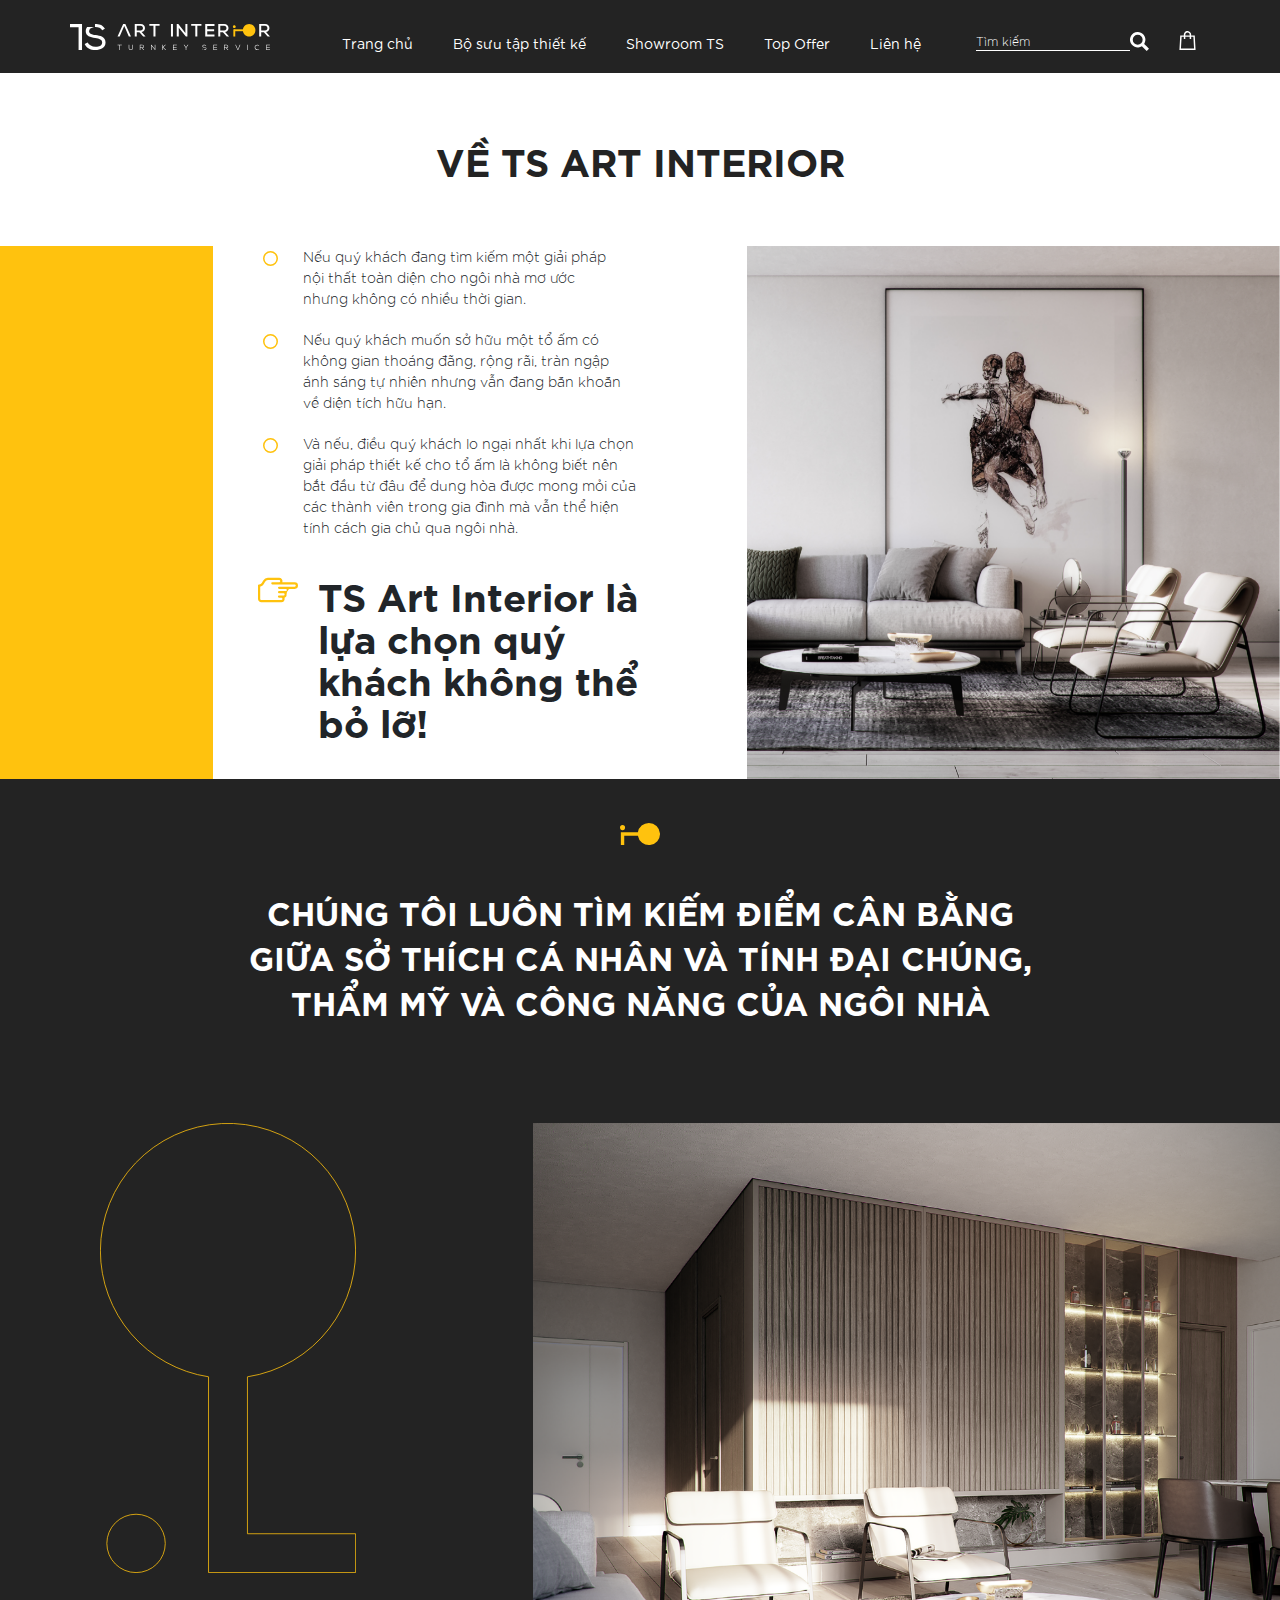
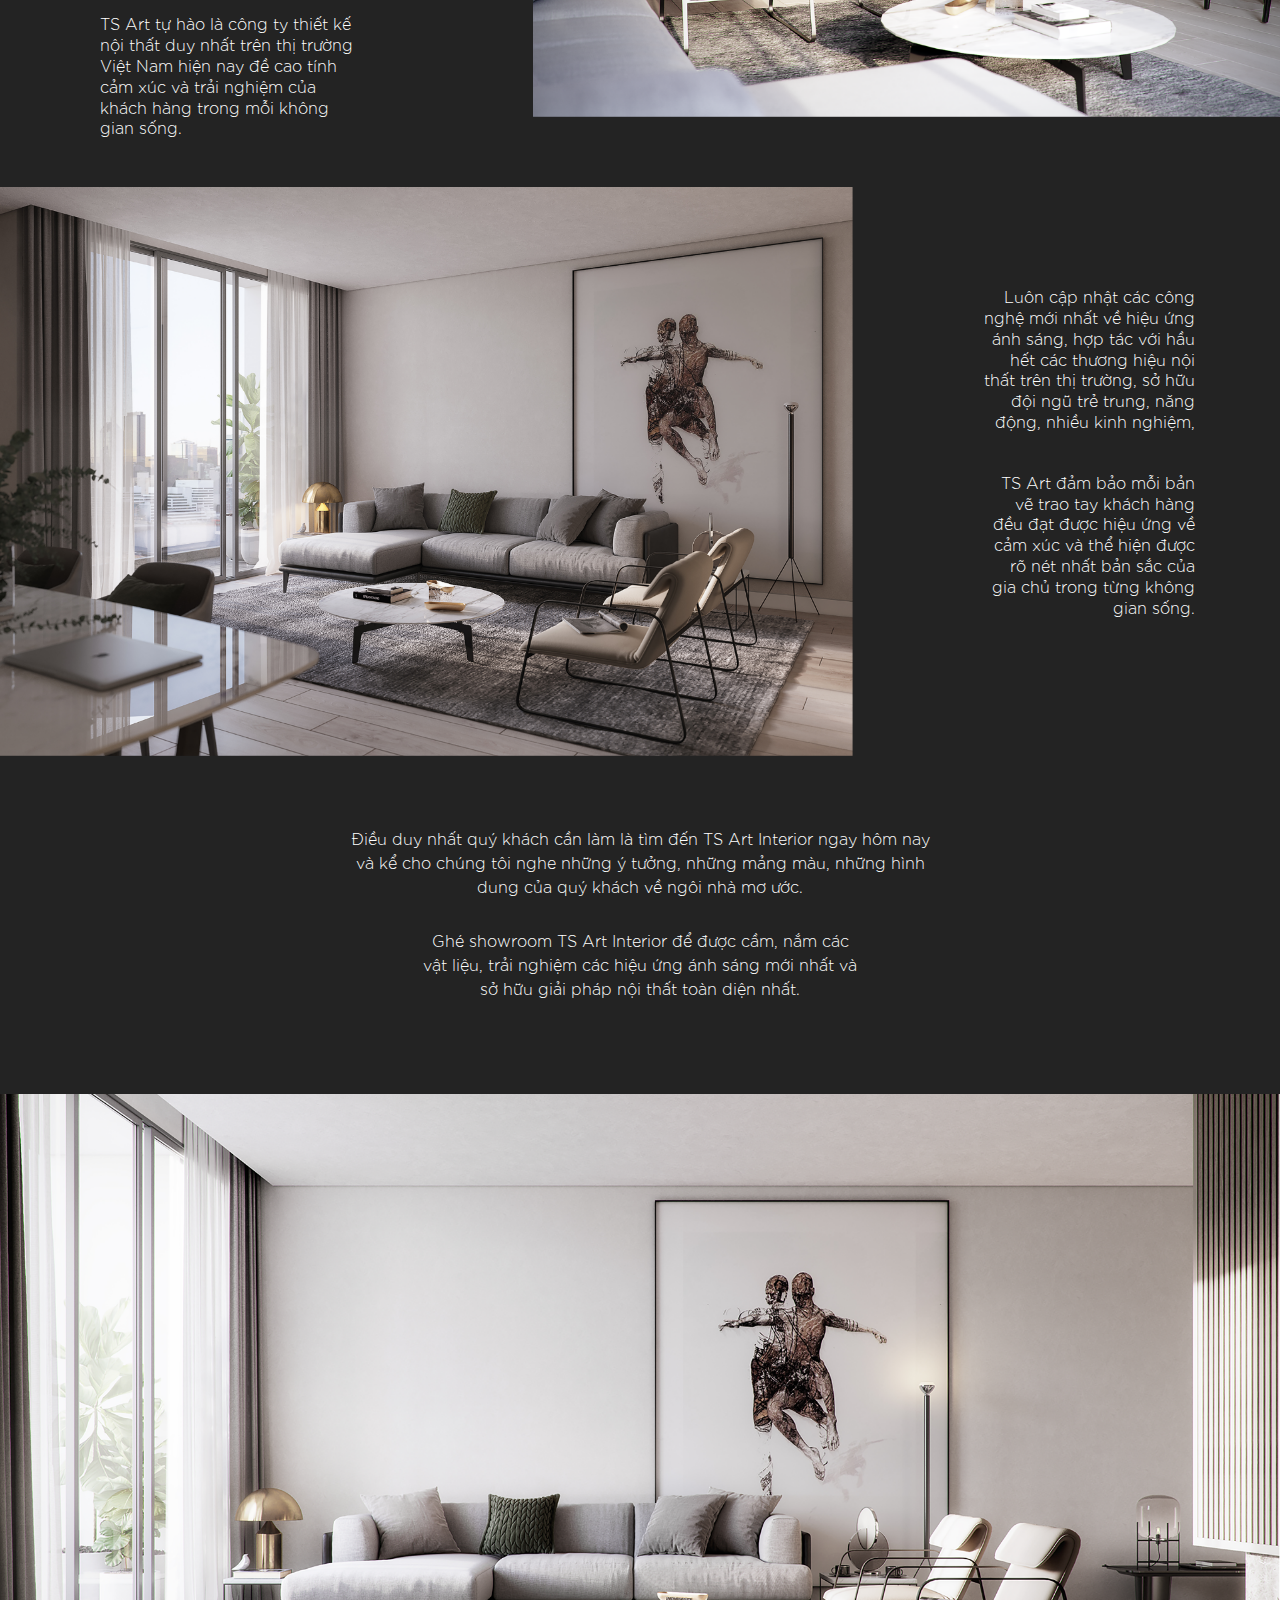
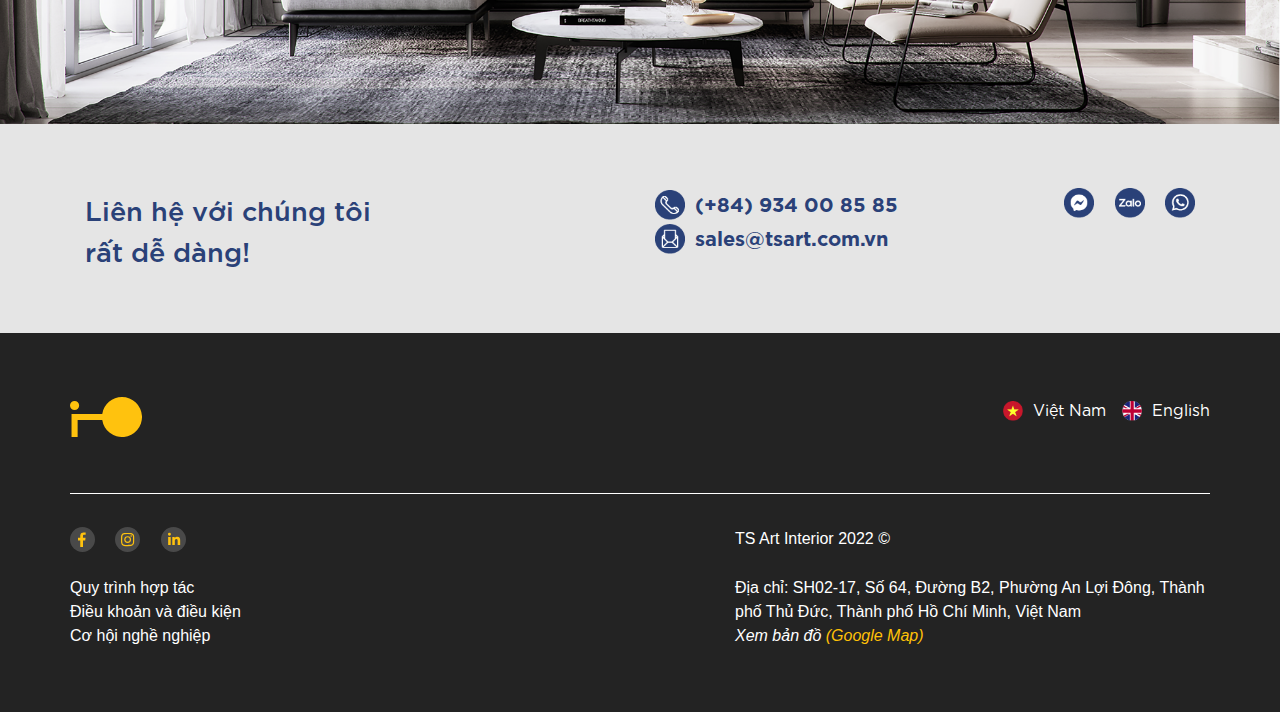
==== commit 6e139f72: "update spacing, font size, fix bug" ====
--- a/pages/ABOUT/index.html
+++ b/pages/ABOUT/index.html
@@ -26,8 +26,9 @@
 				<a class="navbar-brand" href="#">
 					<img src="../../images/logo.svg" width="200" height="32">
 				</a>
-				<button class="navbar-toggler" type="button" data-toggle="collapse" data-target="#navbarSupportedContent"
-					aria-controls="navbarSupportedContent" aria-expanded="false" aria-label="Toggle navigation">
+				<button class="navbar-toggler" type="button" data-toggle="collapse"
+					data-target="#navbarSupportedContent" aria-controls="navbarSupportedContent" aria-expanded="false"
+					aria-label="Toggle navigation">
 					<span class="navbar-toggler-icon"></span>
 				</button>
 
@@ -52,7 +53,8 @@
 					<div class="d-flex align-items-end" style="margin-top: 3px;">
 						<form class="form-inline my-2 my-lg-0 header__form-search">
 							<div class="input-group input-group-sm align-items-end">
-								<input class="p-0 border-right-0 border-left-0 border-top-0 border-white bg-transparent rounded-0"
+								<input
+									class="p-0 border-right-0 border-left-0 border-top-0 border-white bg-transparent rounded-0"
 									placeholder="Tìm kiếm">
 								<img src="../../images/ico_search.svg" width="19" height="19">
 							</div>
@@ -72,7 +74,7 @@
 	<main>
 		<div id="about-page">
 			<h1 class="page_title">VỀ TS ART INTERIOR</h1>
-			
+
 			<!-- #region banner section-->
 			<section id="banner">
 				<div class="row mx-0">
@@ -244,16 +246,17 @@
 							<div class="col-6">
 								<div class="d-flex mx-0 flex-nowrap justify-content-between">
 									<div class="label-icon">
-										<img class="icon" src="../../images/ico_phone.png" alt="" width="40" height="40">
+										<img class="icon" src="../../images/ico_phone.png" alt="" width="40"
+											height="40">
 										<span class="contact__title">(+84) 934 00 85 85</span>
 									</div>
 									<div>
-										<a href="#"><img class="icon mr-3" src="../../images/ico-chat_messenger.png" alt="" width="40"
-												height="40"></a>
-										<a href="#"><img class="icon mr-3" src="../../images/ico-chat_zalo.png" alt="" width="40"
-												height="40"></a>
-										<a href="#"><img class="icon" src="../../images/ico-chat_whatsapp.png" alt="" width="40"
-												height="40"></a>
+										<a href="#"><img class="icon mr-3" src="../../images/ico-chat_messenger.png"
+												alt="" width="40" height="40"></a>
+										<a href="#"><img class="icon mr-3" src="../../images/ico-chat_zalo.png" alt=""
+												width="40" height="40"></a>
+										<a href="#"><img class="icon" src="../../images/ico-chat_whatsapp.png" alt=""
+												width="40" height="40"></a>
 									</div>
 								</div>
 								<div class="label-icon">
@@ -318,7 +321,7 @@
 						Địa chỉ: SH02-17, Số 64, Đường B2, Phường An Lợi Đông,
 						Thành phố Thủ Đức, Thành phố Hồ Chí Minh, Việt Nam
 						<br>
-						Xem bản đồ <a href="#">(Google Map)</a>
+						<i>Xem bản đồ <a href="#" class="text-warning">(Google Map)</a></i>
 					</p>
 				</div>
 			</div>
--- a/css/styles.css
+++ b/css/styles.css
@@ -72,7 +72,10 @@
   color: #2a4178;
   font-size: 27px;
   font-family: GothamRegular;
-  font-weight: 800;
+}
+.contact span.contact__title{
+  font-size:20px;
+  font-family: GothamBold;
 }
 .contact .icon {
   width: 30px;
@@ -91,7 +94,9 @@
 }
 .label-icon.dark .contact__title {
     color: #fff;
-  }
+    font-family: GothamBook;
+    font-size: 16px;
+}
 footer {
   background-color: #232323;
   padding: 5% 0;
@@ -115,6 +120,6 @@
 }
 .line-break span{
   background-color: #232323;
-  width: 40px;
+  width: 80px;
   height: 1px;
 }--- a/pages/ABOUT/styles.css
+++ b/pages/ABOUT/styles.css
@@ -1,10 +1,9 @@
 main #about-page .page_title {
-  font-size: 42px;
+  font-size: 38px;
   font-family: GothamBold;
-  font-weight: 700;
-  color: #000;
+  color: #232323;
   margin: 5% 0;
-  text-align: center;
+  text-align: center; 
 }
 
 #about-page #banner ul {
@@ -21,9 +20,8 @@
 }
 
 #about-page #banner .banner__list-info .banner__text {
-  font-size: 16px;
+  font-size: 14px;
   font-family: GothamLight;
-  letter-spacing: 0.5px;
 }
 
 #about-page #banner .div_title {
@@ -35,8 +33,7 @@
 }
 
 #about-page #banner .div_title .banner__text-title {
-  font-size: 42px;
-  font-weight: bolder;
+  font-size: 38px;
   font-family: GothamBold;
   line-height: 1.1;
 }
@@ -54,11 +51,11 @@
 }
 #about-page #about_detail .about_detail__title{
   font-family: GothamBold;
-  font-size: 35px;
-  font-weight: bold;
+  font-size: 32px;
   color: #fff;
   text-align: center;
   margin-bottom: 100px;
+  line-height: 1.4;
 }
 #about-page #about_detail .detail_content{
   position: relative;
@@ -77,7 +74,6 @@
 }
 
 #about-page #about_detail .detail_content .text-detail{
-  font-weight: 200;
   font-family: GothamLight;
   font-size: 16px;
   line-height: 1.3;
